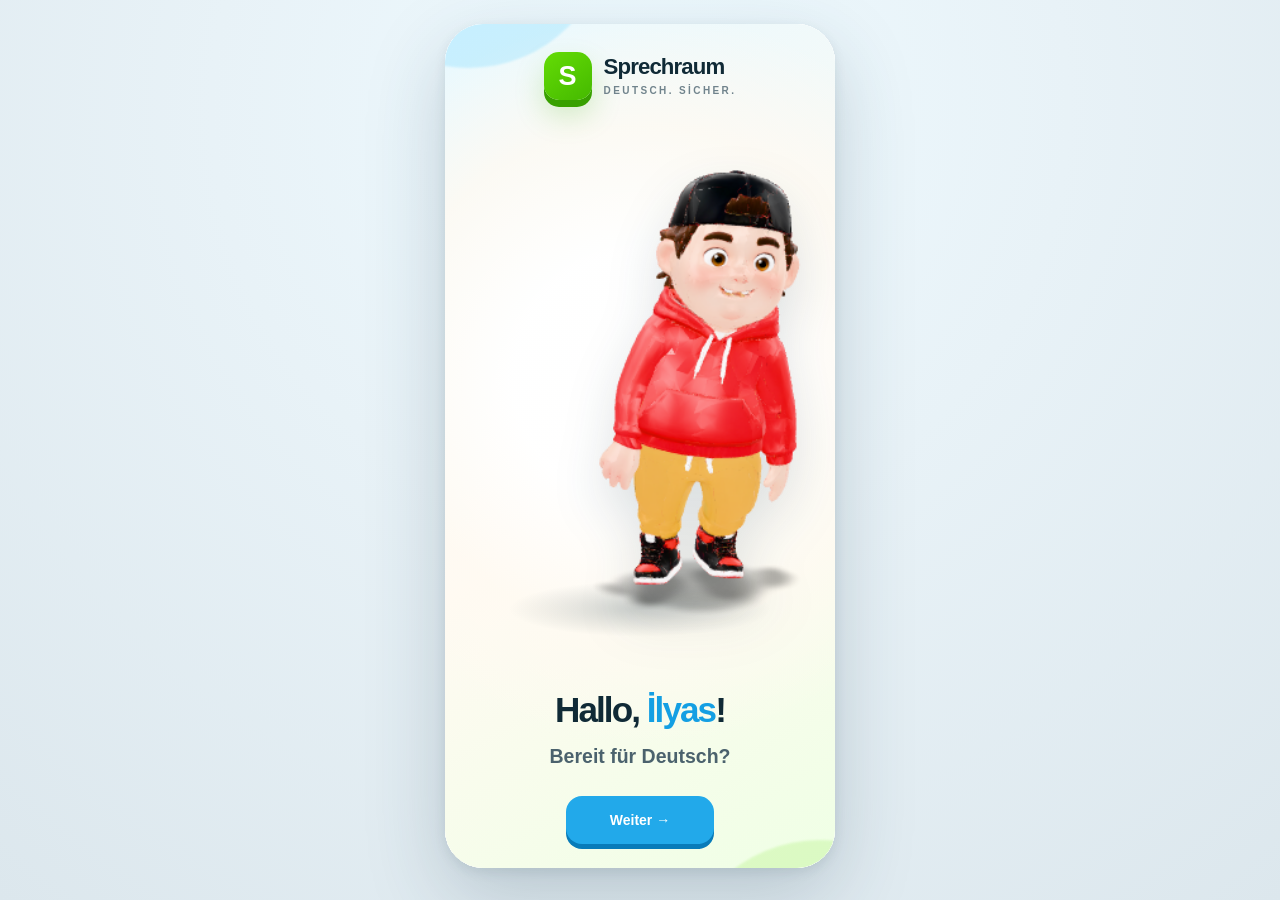
==== phone-preview.html @ e1e350d6 "Sprechraum sınav merkezi ve yerel öğrenme güncellemesi" ====
<!doctype html>
<html lang="tr">
<head>
  <meta charset="utf-8">
  <meta name="viewport" content="width=device-width,initial-scale=1,viewport-fit=cover">
  <title>Sprechraum · Telefon Önizlemesi</title>
  <style>
    :root{color-scheme:light}
    *{box-sizing:border-box}
    html,body{width:100%;min-height:100%;margin:0}
    body{
      display:grid;
      place-items:start center;
      min-height:100vh;
      min-height:100dvh;
      padding:24px;
      overflow:auto;
      background:radial-gradient(circle at 50% 12%,#eefaff 0,#e8f2f7 42%,#dce7ed 100%);
      font-family:Inter,-apple-system,BlinkMacSystemFont,"Segoe UI",sans-serif;
    }
    .phone{
      position:relative;
      width:390px;
      height:844px;
      max-width:100%;
      max-height:none;
      overflow:hidden;
      border:0;
      border-radius:38px;
      background:#fff;
      box-shadow:0 28px 80px rgba(35,66,83,.22),0 4px 12px rgba(35,66,83,.1);
    }
    iframe{display:block;width:100%;height:100%;border:0;background:#fff}
    @media(max-width:430px){
      body{display:block;padding:0;background:#fff;overflow:hidden}
      .phone{width:100vw;height:100dvh;max-width:none;max-height:none;border:0;border-radius:0;box-shadow:none}
    }
  </style>
</head>
<body>
  <main class="phone" aria-label="Sprechraum telefon önizlemesi">
    <iframe src="/index.html?build=v87-glb-intro&amp;phone=1" title="Sprechraum mobil uygulaması" allow="microphone; autoplay"></iframe>
  </main>
</body>
</html>
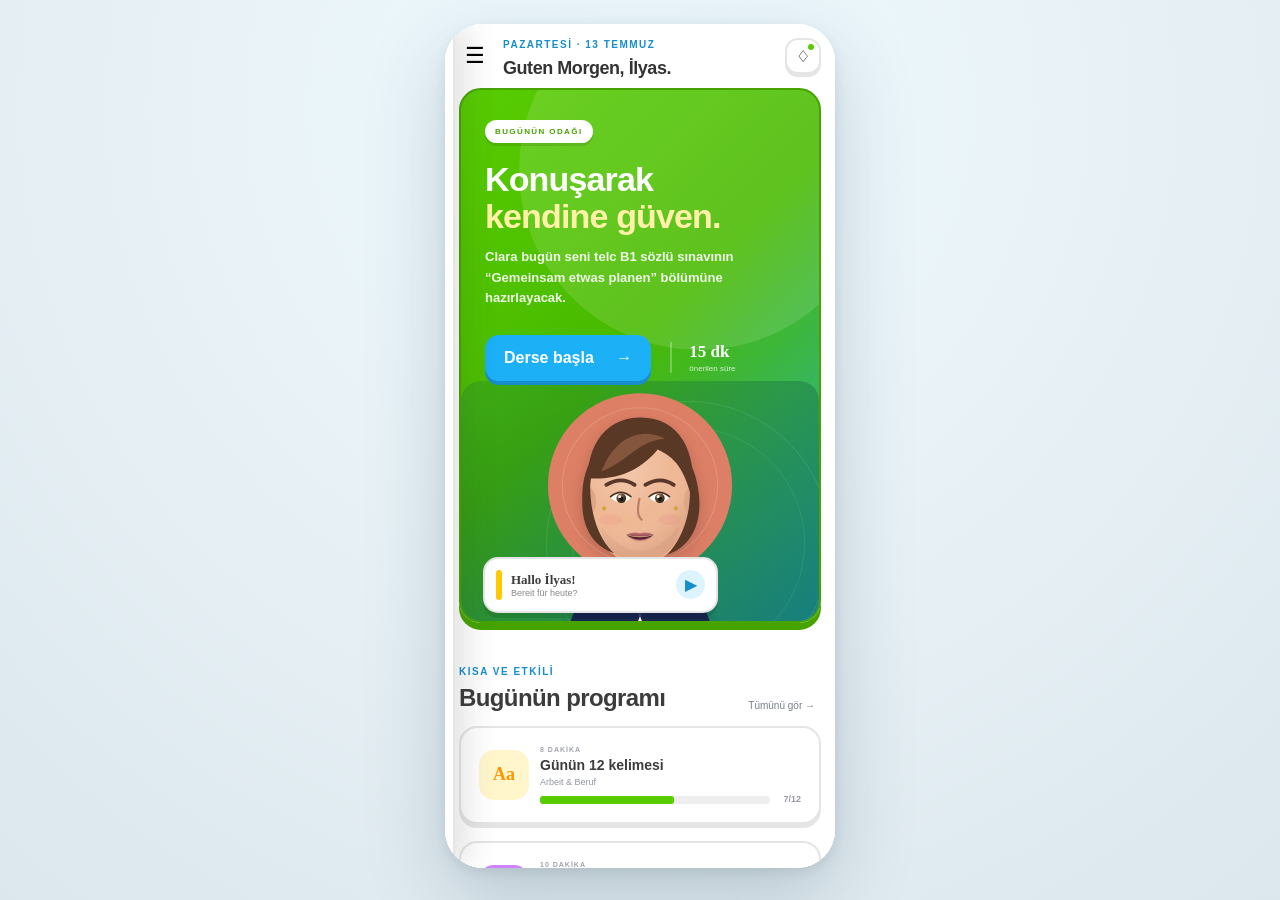
==== commit 4688de38: "Fix GitHub Pages subpath breakage and limit published files - Use relative paths in service worker, " ====
--- a/phone-preview.html
+++ b/phone-preview.html
@@ -39,7 +39,7 @@
 </head>
 <body>
   <main class="phone" aria-label="Sprechraum telefon önizlemesi">
-    <iframe src="/index.html?build=v87-glb-intro&amp;phone=1" title="Sprechraum mobil uygulaması" allow="microphone; autoplay"></iframe>
+    <iframe src="index.html?build=v87-glb-intro&amp;phone=1" title="Sprechraum mobil uygulaması" allow="microphone; autoplay"></iframe>
   </main>
 </body>
 </html>
